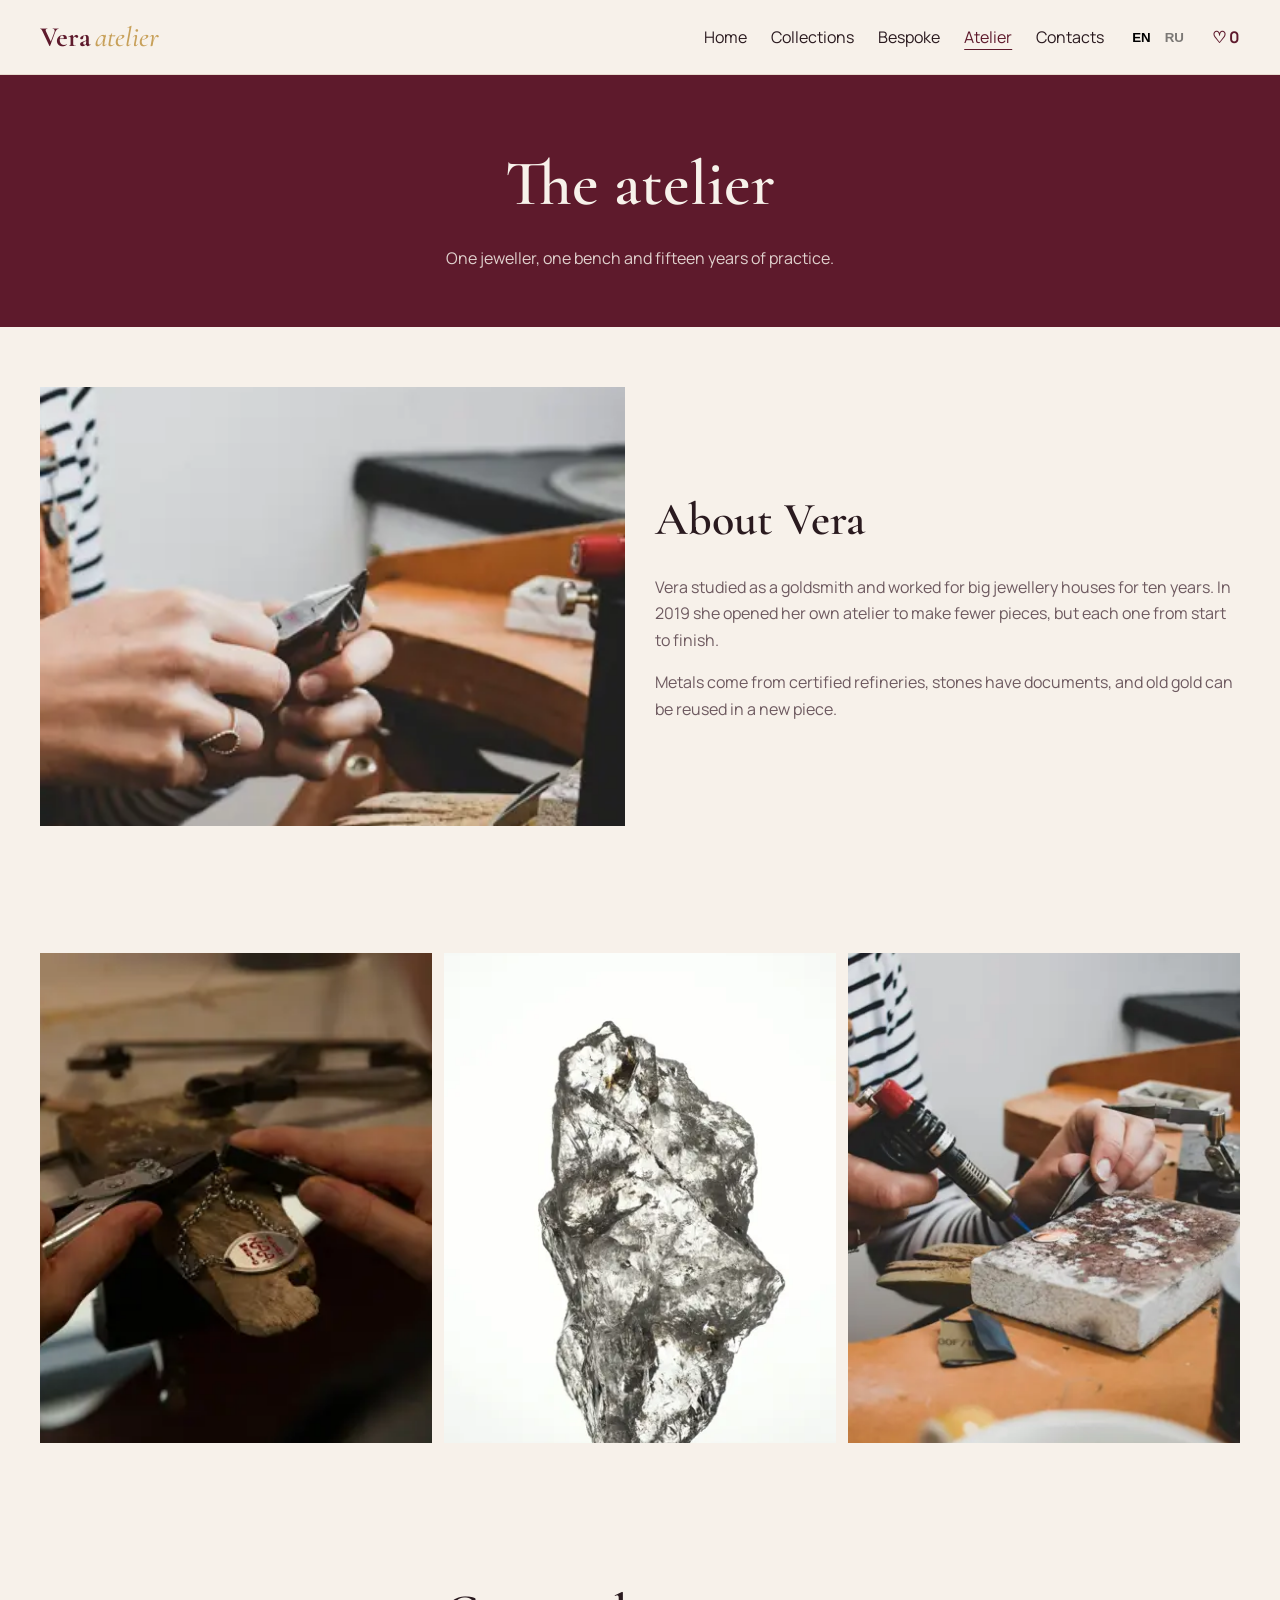
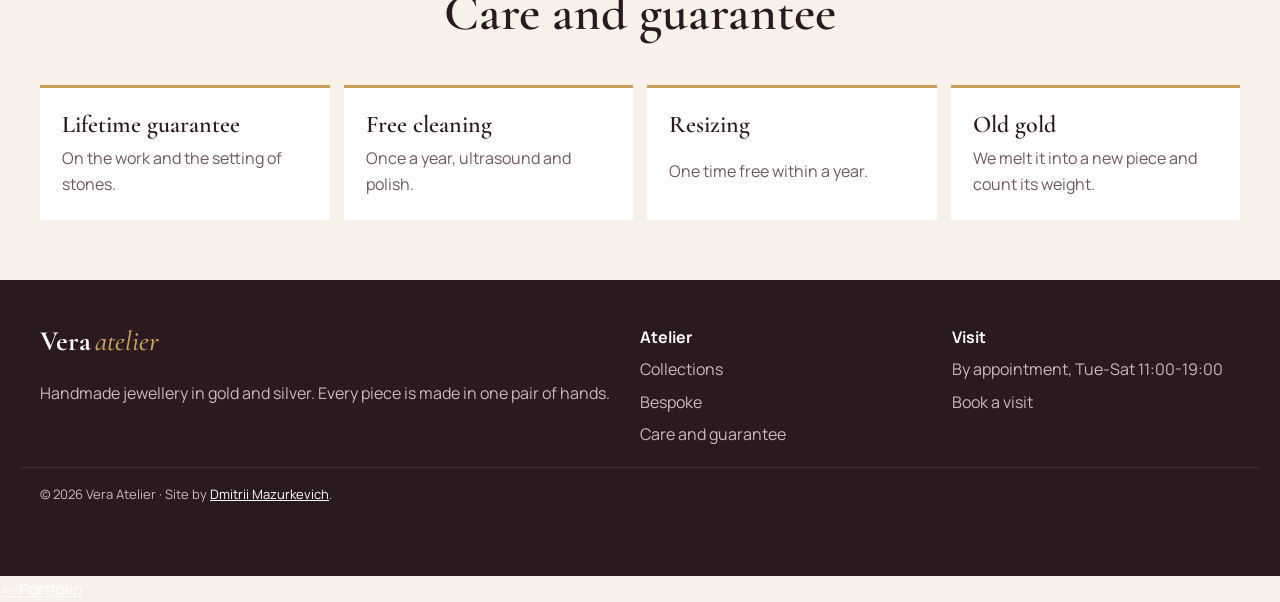
==== about.html @ b7c0e5fa "Site files, README and preview" ====
<!DOCTYPE html>
<html lang="en">
<head>
<meta charset="utf-8">
<meta name="viewport" content="width=device-width, initial-scale=1">
<meta name="robots" content="noindex">
<title data-t="k15">Atelier - Vera Atelier</title>
<link rel="preconnect" href="https://fonts.googleapis.com"><link rel="preconnect" href="https://fonts.gstatic.com" crossorigin>
<link rel="stylesheet" href="https://fonts.googleapis.com/css2?family=Cormorant+Garamond:ital,wght@0,500;0,600;0,700;1,500&family=Manrope:wght@400;500;700&display=swap">
<link rel="stylesheet" href="https://dmitrii-mazurkevich.github.io/landing-page-templates/_kit/kit.css">
<link rel="stylesheet" href="style.css">
<script>(function(){var d=document.documentElement,l=null,m=location.search.match(/[?&]lang=(en|ru)/);if(m)l=m[1];if(!l){try{l=localStorage.getItem('tpl-lang');}catch(e){}}if(l!=='en'&&l!=='ru')l=/^ru/i.test(navigator.language||'')?'ru':'en';d.setAttribute('data-lang',l);if(l==='ru')d.className+=' i18n-pending';})();</script>
</head>
<body>
<header class="hd"><div class="w hd__in"><a class="logo" href="index.html">Vera<i>atelier</i></a><nav class="nav" data-nav><a href="index.html"><span data-t="k16">Home</span></a><a href="collections.html"><span data-t="k17">Collections</span></a><a href="bespoke.html"><span data-t="k18">Bespoke</span></a><a href="about.html" aria-current="page"><span data-t="k19">Atelier</span></a><a href="contacts.html"><span data-t="k20">Contacts</span></a></nav><div class="lang" role="group" aria-label="Language"><button type="button" data-lang="en" aria-pressed="true">EN</button><button type="button" data-lang="ru" aria-pressed="false">RU</button></div><a class="bag" href="collections.html" aria-label="Wishlist" data-ta="aria-label:k21">♡ <b data-fav-n>0</b></a><button class="burger" type="button" data-burger aria-expanded="false" aria-label="Menu" data-ta="aria-label:k22"><span></span></button></div></header>
<main>
<section class="phead"><div class="w rv"><h1 data-t="k1">The atelier</h1><p data-t="k2">One jeweller, one bench and fifteen years of practice.</p></div></section>
<section class="w sec"><div class="split"><div class="rv"><img src="img/je-bench-0.webp" srcset="img/je-bench-0-sm.webp 560w, img/je-bench-0.webp 1100w" sizes="(min-width: 900px) 40vw, 90vw" alt="" loading="lazy" decoding="async"></div><div class="rv d1"><h2 data-t="k3">About Vera</h2><p data-t="k4">Vera studied as a goldsmith and worked for big jewellery houses for ten years. In 2019 she opened her own atelier to make fewer pieces, but each one from start to finish.</p><p data-t="k5">Metals come from certified refineries, stones have documents, and old gold can be reused in a new piece.</p></div></div></section>
<section class="w sec"><div class="gal3"><div class="rv"><img src="img/je-bench-2.webp" srcset="img/je-bench-2-sm.webp 560w, img/je-bench-2.webp 1100w" sizes="(min-width: 900px) 40vw, 90vw" alt="" loading="lazy" decoding="async"></div><div class="rv d1"><img src="img/je-gems-2.webp" srcset="img/je-gems-2-sm.webp 560w, img/je-gems-2.webp 1100w" sizes="(min-width: 900px) 40vw, 90vw" alt="" loading="lazy" decoding="async"></div><div class="rv d2"><img src="img/je-bench-1.webp" srcset="img/je-bench-1-sm.webp 560w, img/je-bench-1.webp 1100w" sizes="(min-width: 900px) 40vw, 90vw" alt="" loading="lazy" decoding="async"></div></div></section>
<section class="w sec" id="care"><div class="st"><h2 data-t="k6">Care and guarantee</h2></div><div class="steps"><div class="rv"><b data-t="k7">Lifetime guarantee</b><span data-t="k8">On the work and the setting of stones.</span></div><div class="rv d1"><b data-t="k9">Free cleaning</b><span data-t="k10">Once a year, ultrasound and polish.</span></div><div class="rv d2"><b data-t="k11">Resizing</b><span data-t="k12">One time free within a year.</span></div><div class="rv d3"><b data-t="k13">Old gold</b><span data-t="k14">We melt it into a new piece and count its weight.</span></div></div></section></main>
<footer class="ft"><div class="w ft__in"><div><a class="logo" href="index.html">Vera<i>atelier</i></a><p data-t="k23">Handmade jewellery in gold and silver. Every piece is made in one pair of hands.</p></div>
  <div><b data-t="k24">Atelier</b><a href="collections.html"><span data-t="k25">Collections</span></a><a href="bespoke.html"><span data-t="k26">Bespoke</span></a><a href="about.html#care"><span data-t="k27">Care and guarantee</span></a></div>
  <div><b data-t="k28">Visit</b><span><span data-t="k29">By appointment, Tue-Sat 11:00-19:00</span></span><a href="contacts.html"><span data-t="k30">Book a visit</span></a></div></div>
  <div class="w ft__cp">© 2026 Vera Atelier · <span data-th="k31">Site by <a href="https://github.com/dmitrii-mazurkevich">Dmitrii Mazurkevich</a>.</span></div></footer>
<dialog class="mdl" id="visit"><div class="mdl__in"><button class="mdl__x" type="button" data-close aria-label="×">×</button><p class="mdl__t" data-t="k32">Book a visit to the atelier</p><p class="mdl__s" data-t="k33">We will call back and pick a time. You can try on any piece from the collections.</p><form class="fm" data-form><div class="fm" data-hide-sent><label><span><span data-t="k34">Phone, Telegram or email</span> *</span><input name="c" required></label><label><span><span data-t="k35">Comment</span> <small><span data-t="k36">optional</span></small></span><textarea name="m" rows="3"></textarea></label><button class="btn" type="submit"><span data-t="k37">Book</span></button></div><p data-ok hidden><span data-t="k38">Thank you! Your request has been received.</span></p></form></div></dialog>
<div class="toast" data-toast role="status"></div>
<a class="pf-back" href="https://github.com/dmitrii-mazurkevich"><span data-t="k39">← Portfolio</span></a>
<script>window.TPL_RU = {"k1":"Мастерская","k2":"Один ювелир, один верстак и пятнадцать лет практики.","k3":"О Вере","k4":"Вера училась на ювелира и десять лет работала на крупные ювелирные дома. В 2019 году открыла свою мастерскую, чтобы делать меньше изделий, но каждое от начала до конца.","k5":"Металл приходит с сертифицированных аффинажных заводов, камни с документами, а старое золото можно переплавить в новое изделие.","k6":"Уход и гарантия","k7":"Пожизненная гарантия","k8":"На работу и закрепку камней.","k9":"Бесплатная чистка","k10":"Раз в год, ультразвук и полировка.","k11":"Изменение размера","k12":"Один раз бесплатно в течение года.","k13":"Старое золото","k14":"Переплавим в новое изделие и учтём вес.","k15":"Мастерская - Vera Atelier","k16":"Главная","k17":"Коллекции","k18":"На заказ","k19":"Мастерская","k20":"Контакты","k21":"Избранное","k22":"Меню","k23":"Ювелирные украшения ручной работы из золота и серебра. Каждое изделие делают одни руки.","k24":"Мастерская","k25":"Коллекции","k26":"На заказ","k27":"Уход и гарантия","k28":"Приходите","k29":"По записи, Вт-Сб 11:00-19:00","k30":"Записаться","k31":"Сайт сделал <a href=\"https://github.com/dmitrii-mazurkevich\">Дмитрий Мазуркевич</a>.","k32":"Запись в мастерскую","k33":"Перезвоним и подберём время. Можно примерить любое изделие из коллекций.","k34":"Телефон, Telegram или почта","k35":"Комментарий","k36":"необязательно","k37":"Записаться","k38":"Спасибо! Заявка принята.","k39":"← Портфолио"};window.JW = [{"id":"r1","img":"je-ring-0","type":"rings","metal":"gold","en":"Twin wedding bands","ru":"Парные обручальные кольца","price":68000},{"id":"r2","img":"je-ring-1","type":"rings","metal":"gold","en":"Solitaire ring","ru":"Кольцо-солитер","price":54000},{"id":"r3","img":"je-ring-2","type":"rings","metal":"gold","en":"Stack of thin rings","ru":"Набор тонких колец","price":26000},{"id":"r4","img":"je-engage-1","type":"rings","metal":"white","en":"Halo ring","ru":"Кольцо с ореолом","price":89000},{"id":"r5","img":"je-engage-2","type":"rings","metal":"gold","en":"Pink sapphire ring","ru":"Кольцо с розовым сапфиром","price":112000},{"id":"e1","img":"je-earrings-0","type":"earrings","metal":"silver","en":"Laurel earrings","ru":"Серьги «Лавр»","price":32000},{"id":"e2","img":"je-earrings-1","type":"earrings","metal":"silver","en":"Drop earrings with stones","ru":"Серьги-капли с камнями","price":41000},{"id":"e3","img":"je-earrings-2","type":"earrings","metal":"silver","en":"Chandelier earrings","ru":"Серьги-люстры","price":38000},{"id":"p1","img":"je-pendant-0","type":"pendants","metal":"silver","en":"Square pendant","ru":"Квадратная подвеска","price":18000},{"id":"p2","img":"je-pendant-1","type":"pendants","metal":"gold","en":"Emerald pendant","ru":"Подвеска с изумрудом","price":46000},{"id":"p3","img":"je-pendant-2","type":"pendants","metal":"silver","en":"Heart pendant","ru":"Подвеска-сердце","price":12000},{"id":"b1","img":"je-bracelet-0","type":"bracelets","metal":"gold","en":"Chain bracelet","ru":"Браслет-цепь","price":39000},{"id":"b2","img":"je-bracelet-1","type":"bracelets","metal":"gold","en":"Thin gold bracelet","ru":"Тонкий золотой браслет","price":24000},{"id":"b3","img":"je-bracelet-2","type":"bracelets","metal":"gold","en":"Rose gold bangle","ru":"Браслет из розового золота","price":58000},{"id":"n1","img":"je-pearl-0","type":"pearls","metal":"silver","en":"Pearl strand","ru":"Нить жемчуга","price":35000},{"id":"n2","img":"je-pearl-1","type":"pearls","metal":"silver","en":"Double pearl necklace","ru":"Двойное жемчужное колье","price":63000},{"id":"n3","img":"je-pearl-2","type":"pearls","metal":"gold","en":"Pearl necklace in a gift box","ru":"Жемчужное колье в шкатулке","price":49000}];</script>
<script src="https://dmitrii-mazurkevich.github.io/landing-page-templates/_kit/kit.js" defer></script>
<script src="site.js" defer></script>
</body>
</html>
---- style.css ----
body { margin: 0; background: #F7F1EA; color: #2A1A1F; font: 400 16px/1.65 Manrope, sans-serif; } h1, h2, h3 { font-family: "Cormorant Garamond", serif; font-weight: 600; margin: 0; }
.w { max-width: 1200px; margin: 0 auto; padding-inline: 20px; } a { color: inherit; }
.hd { position: sticky; top: 0; z-index: 30; background: rgba(247,241,234,.94); backdrop-filter: blur(8px); border-bottom: 1px solid #E7DCCF; } .hd__in { display: flex; align-items: center; gap: 22px; min-height: 74px; position: relative; }
.logo { font: 700 28px "Cormorant Garamond"; text-decoration: none; color: #5E1A2C; } .logo i { font-weight: 500; color: #C8A15A; margin-left: 4px; } .nav { display: none; gap: 24px; margin-left: auto; } .nav a { text-decoration: none; } .nav a:hover, .nav a[aria-current] { color: #5E1A2C; text-decoration: underline; text-underline-offset: 6px; }
.lang { display: flex; gap: 2px; margin-left: auto; } .lang button { border: 0; background: none; opacity: .5; font-weight: 700; cursor: pointer; } .lang button[aria-pressed="true"] { opacity: 1; } .bag { text-decoration: none; font-weight: 700; color: #5E1A2C; }
.burger { width: 42px; height: 42px; border: 1px solid #5E1A2C; background: none; display: grid; place-items: center; cursor: pointer; } .burger span { width: 16px; height: 2px; background: #5E1A2C; box-shadow: 0 5px 0 #5E1A2C, 0 -5px 0 #5E1A2C; }
@media (min-width: 960px) { .nav { display: flex; } .lang { margin-left: 0; } .burger { display: none; } } @media (max-width: 959px) { .nav.is-open { display: grid; position: absolute; top: 100%; left: 0; right: 0; background: #F7F1EA; padding: 16px 20px; } }
.btn { display: inline-flex; align-items: center; justify-content: center; min-height: 48px; padding: 0 26px; border: 0; background: #5E1A2C; color: #fff; text-decoration: none; font: 700 14px Manrope; letter-spacing: .06em; text-transform: uppercase; cursor: pointer; transition: transform .2s, background .2s; } .btn:hover { transform: translateY(-2px); background: #7A2539; }
.btn--line { background: transparent; color: #5E1A2C; border: 1px solid #5E1A2C; } .btn--line:hover { background: #5E1A2C; color: #fff; } .btn--gold { background: #C8A15A; color: #2A1A1F; } .btn--gold:hover { background: #D9B46C; }
.kick { font: 700 12px Manrope; letter-spacing: .2em; text-transform: uppercase; color: #C8A15A; margin: 0 0 8px; }
.hero { position: relative; min-height: min(86vh, 760px); display: grid; align-items: center; isolation: isolate; color: #fff; overflow: hidden; } .hero__im { position: absolute; inset: 0; z-index: -1; } .hero__im img { width: 100%; height: 100%; object-fit: cover; animation: zoom 16s ease-out both; } .hero__im::after { content: ""; position: absolute; inset: 0; background: linear-gradient(90deg, rgba(42,10,20,.82), rgba(42,10,20,.2)); }
@keyframes zoom { from { transform: scale(1.12); } } .hero h1 { font-size: clamp(42px, 6vw, 84px); line-height: 1; max-width: 13ch; margin-bottom: 16px; } .hero h1 em { color: #E7C680; } .hero p:not(.kick) { max-width: 44ch; font-size: 18px; margin-bottom: 24px; } .row { display: flex; flex-wrap: wrap; gap: 10px; } .hero .btn--line { color: #fff; border-color: #fff; }
.sec { padding-block: 60px; } .st { text-align: center; max-width: 640px; margin: 0 auto 30px; } .st h2 { font-size: clamp(32px, 4vw, 52px); } .st p:not(.kick) { color: #6E5A60; }
.cols5 { display: grid; gap: 14px; grid-template-columns: repeat(2, 1fr); } @media (min-width: 900px) { .cols5 { grid-template-columns: repeat(5, 1fr); } } .col { text-decoration: none; text-align: center; display: grid; gap: 6px; } .col img { width: 100%; aspect-ratio: 3 / 4; object-fit: cover; border-radius: 200px 200px 0 0; transition: transform .6s, border-radius .6s; } .col:hover img { transform: translateY(-6px); border-radius: 0; } .col b { font: 600 24px "Cormorant Garamond"; } .col small { color: #8A767C; }
.jgrid { display: grid; gap: 20px; grid-template-columns: repeat(2, minmax(0, 1fr)); } @media (min-width: 900px) { .jgrid { grid-template-columns: repeat(3, minmax(0, 1fr)); } }
.jc { text-decoration: none; display: grid; gap: 4px; } .jc[hidden] { display: none; } .jc__im { position: relative; overflow: hidden; background: #EFE4D8; } .jc__im img { width: 100%; aspect-ratio: 1; object-fit: cover; transition: transform .8s; } .jc:hover .jc__im img { transform: scale(1.07); }
.jc__im button { position: absolute; top: 10px; right: 10px; width: 38px; height: 38px; border-radius: 50%; border: 0; background: #fff; color: #5E1A2C; font-size: 18px; cursor: pointer; } .jc__im button[aria-pressed="true"] { background: #5E1A2C; color: #fff; } .jc b { font: 600 22px "Cormorant Garamond"; } .jc small { color: #8A767C; } .jc em { font-style: normal; font-weight: 700; color: #5E1A2C; }
.band { background: #5E1A2C; color: #F7F1EA; } .band__in { display: grid; gap: 30px; align-items: center; padding-block: 60px; } @media (min-width: 900px) { .band__in { grid-template-columns: 1fr 1fr; } } .band img { width: 100%; aspect-ratio: 4 / 3; object-fit: cover; } .band h2 { font-size: clamp(32px, 4vw, 50px); margin-bottom: 12px; } .band p:not(.kick) { opacity: .85; margin-bottom: 20px; }
.revs { display: grid; gap: 16px; } @media (min-width: 900px) { .revs { grid-template-columns: repeat(3, 1fr); } } .revs blockquote { margin: 0; background: #fff; padding: 26px; border-top: 3px solid #C8A15A; } .revs p { font: 500 italic 22px/1.35 "Cormorant Garamond"; margin: 0 0 10px; } .revs cite { font-style: normal; color: #8A767C; }
.insta { display: grid; gap: 8px; grid-template-columns: repeat(3, 1fr); } @media (min-width: 900px) { .insta { grid-template-columns: repeat(6, 1fr); } } .insta div { overflow: hidden; } .insta img { width: 100%; aspect-ratio: 1; object-fit: cover; transition: transform .6s, filter .6s; } .insta div:hover img { transform: scale(1.1); filter: saturate(1.3); }
.cta { text-align: center; padding-block: 60px; border-top: 1px solid #E7DCCF; } .cta h2 { font-size: clamp(32px, 4vw, 50px); } .cta p { color: #6E5A60; margin-bottom: 20px; }
.phead { background: #5E1A2C; color: #F7F1EA; padding-block: 56px; text-align: center; } .phead h1 { font-size: clamp(40px, 5vw, 64px); } .phead p { opacity: .85; max-width: 56ch; margin: 8px auto 0; }
.fbar { display: flex; flex-wrap: wrap; gap: 12px; justify-content: space-between; margin-bottom: 22px; } .chips { display: flex; flex-wrap: wrap; gap: 6px; } .chips button { border: 1px solid #5E1A2C; background: none; padding: 7px 14px; cursor: pointer; font: 600 14px Manrope; color: #5E1A2C; } .chips button[aria-pressed="true"] { background: #5E1A2C; color: #fff; }
.fbar__r { display: flex; flex-wrap: wrap; gap: 10px; align-items: center; } .fbar select { padding: 9px; border: 1px solid #D9CBBE; background: #fff; font: inherit; } .chk { display: flex; gap: 6px; align-items: center; } .none { text-align: center; color: #8A767C; }
.crumbs { display: flex; flex-wrap: wrap; gap: 6px; padding-top: 18px; font-size: 14px; color: #8A767C; } .crumbs a { text-decoration: none; } .crumbs a::after { content: " /"; }
.pp { display: grid; gap: 30px; padding-block: 20px 40px; } @media (min-width: 900px) { .pp { grid-template-columns: 1.1fr 1fr; } } .pp__gal { display: grid; gap: 14px; } .pp__im img { width: 100%; aspect-ratio: 1; object-fit: cover; } .pp__ring { display: grid; justify-items: center; background: #fff; padding: 14px; } .pp__ring small { color: #8A767C; }
.ring { width: 200px; height: 200px; } .pp__info { display: grid; gap: 14px; align-content: start; } .pp__info h1 { font-size: clamp(34px, 4vw, 52px); line-height: 1.05; } .pp__pr { font: 700 26px Manrope; color: #5E1A2C; margin: 0; transition: transform .3s; } .pp__pr.bump { transform: scale(1.08); } .pp__d { color: #6E5A60; margin: 0; }
.opt { display: grid; gap: 6px; } .opt__v { display: flex; flex-wrap: wrap; gap: 6px; } .opt__v button { border: 1px solid #D9CBBE; background: #fff; padding: 8px 12px; cursor: pointer; font: 600 14px Manrope; transition: .2s; } .opt__v button[aria-pressed="true"] { border-color: #5E1A2C; background: #5E1A2C; color: #fff; } .opt[hidden] { display: none; }
.eng { display: grid; gap: 6px; } .eng input { padding: 11px; border: 1px solid #D9CBBE; font: italic 500 20px "Cormorant Garamond"; }
.acc details { border-bottom: 1px solid #E7DCCF; padding: 12px 0; } .acc summary { cursor: pointer; font-weight: 700; } .acc p { color: #6E5A60; margin: 8px 0 0; }
.builder { display: grid; gap: 30px; grid-template-columns: minmax(0, 1fr); } @media (min-width: 900px) { .builder { grid-template-columns: 1fr 1fr; align-items: start; } } .builder__prev { position: sticky; top: 100px; background: #fff; display: grid; justify-items: center; padding: 30px; } .builder__prev .ring { width: min(340px, 80vw); height: auto; transition: transform .4s; } .builder__prev:hover .ring { transform: rotate(-6deg) scale(1.03); }
.builder__pr { font: 700 30px Manrope; color: #5E1A2C; margin: 10px 0 0; } .builder__f { display: grid; gap: 18px; }
.steps { display: grid; gap: 14px; } @media (min-width: 900px) { .steps { grid-template-columns: repeat(4, 1fr); } } .steps div { background: #fff; padding: 22px; border-top: 3px solid #C8A15A; display: grid; gap: 6px; transition: transform .3s; } .steps div:hover { transform: translateY(-5px); } .steps b { font: 600 24px "Cormorant Garamond"; } .steps span { color: #6E5A60; }
.split { display: grid; gap: 30px; align-items: center; } @media (min-width: 900px) { .split { grid-template-columns: 1fr 1fr; } } .split img { width: 100%; aspect-ratio: 4 / 3; object-fit: cover; } .split h2 { font-size: clamp(30px, 3.6vw, 46px); margin-bottom: 12px; } .split p { color: #6E5A60; } .map-frame { width: 100%; height: 380px; border: 0; }
.gal3 { display: grid; gap: 12px; } @media (min-width: 760px) { .gal3 { grid-template-columns: repeat(3, 1fr); } } .gal3 img { width: 100%; aspect-ratio: 4 / 5; object-fit: cover; }
.fm { display: grid; gap: 12px; } .fm label { display: grid; gap: 4px; font-size: 14px; font-weight: 600; } .fm input, .fm textarea, .fm select { font: inherit; padding: 11px 12px; border: 1px solid #D9CBBE; background: #fff; width: 100%; } .fm small { font-weight: 400; color: #8A767C; } .is-sent [data-hide-sent] { display: none; }
.toast { position: fixed; left: 50%; bottom: 22px; transform: translate(-50%, 20px); background: #5E1A2C; color: #fff; padding: 12px 18px; opacity: 0; transition: .3s; z-index: 90; pointer-events: none; } .toast.on { opacity: 1; transform: translate(-50%, 0); }
.ft { background: #2A1A1F; color: #C9B8BC; } .ft__in { display: grid; gap: 24px; padding-block: 44px 20px; } @media (min-width: 900px) { .ft__in { grid-template-columns: 2fr 1fr 1fr; } } .ft__in > div { display: grid; gap: 6px; align-content: start; } .ft b { color: #fff; } .ft a { text-decoration: none; } .ft .logo { color: #fff; } .ft__cp { border-top: 1px solid #3E2A30; padding-block: 16px 70px; font-size: 13px; } .ft__cp a { color: #fff; text-decoration: underline; } .pf-back { color: #fff !important; }
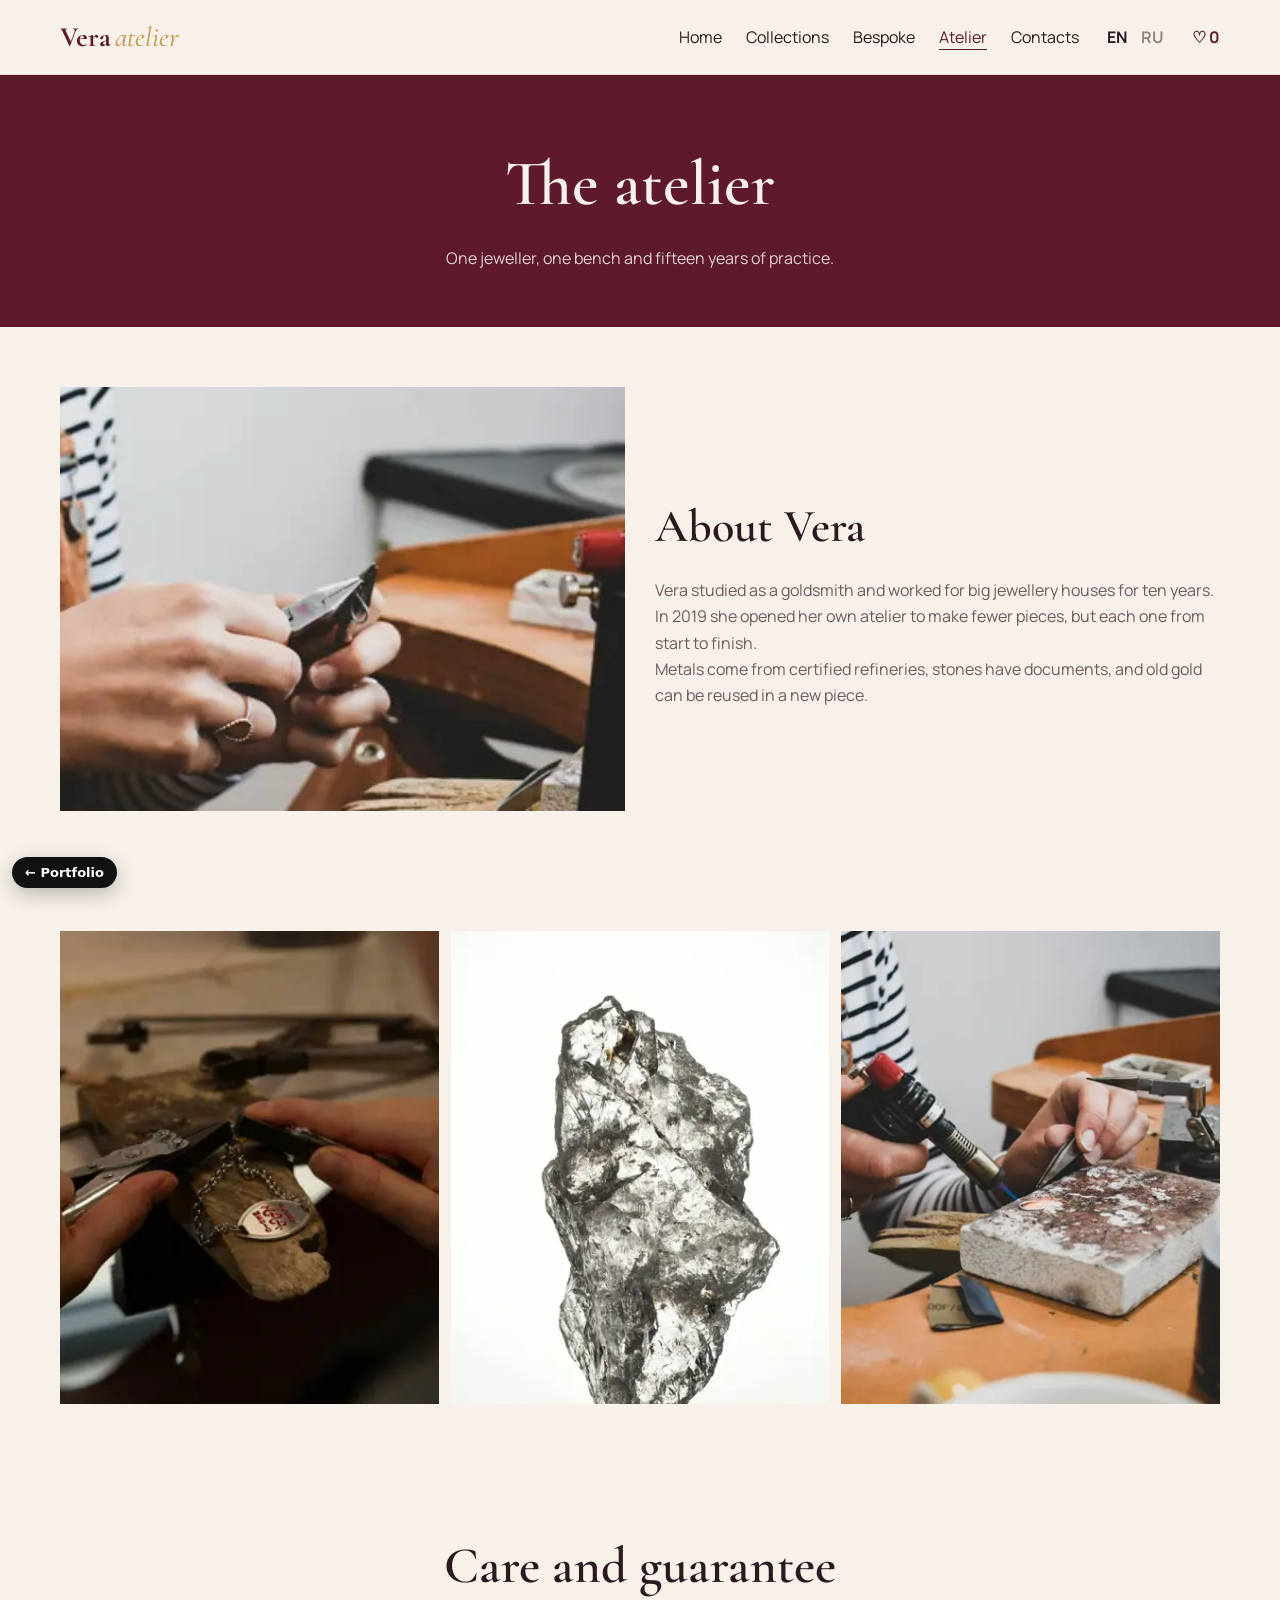
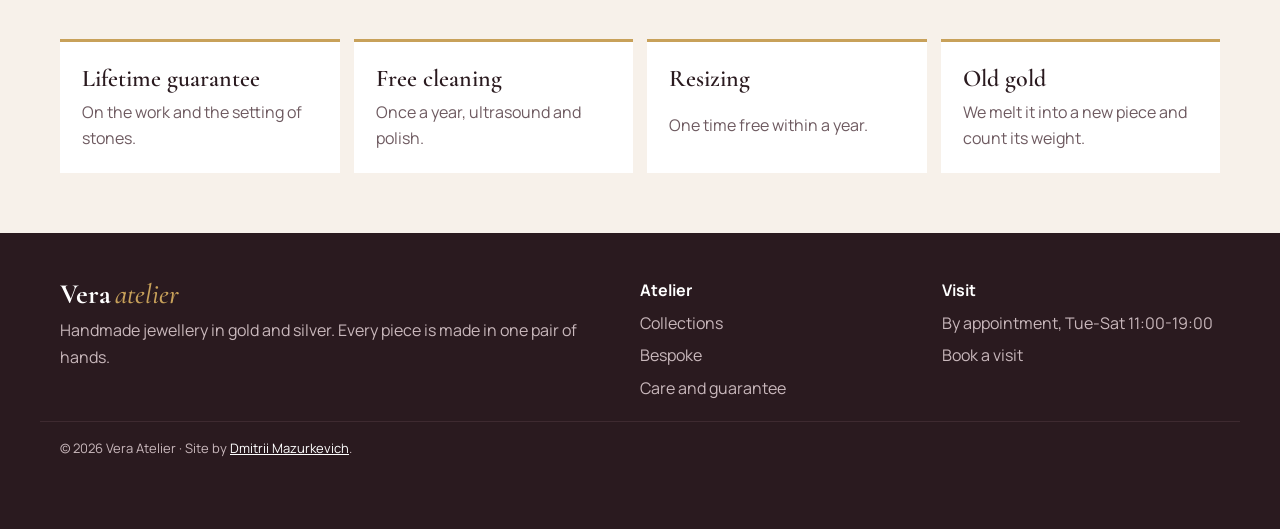
==== commit d28d5a6f: "Site files, README and preview" ====
--- a/about.html
+++ b/about.html
@@ -7,7 +7,7 @@
 <title data-t="k15">Atelier - Vera Atelier</title>
 <link rel="preconnect" href="https://fonts.googleapis.com"><link rel="preconnect" href="https://fonts.gstatic.com" crossorigin>
 <link rel="stylesheet" href="https://fonts.googleapis.com/css2?family=Cormorant+Garamond:ital,wght@0,500;0,600;0,700;1,500&family=Manrope:wght@400;500;700&display=swap">
-<link rel="stylesheet" href="https://dmitrii-mazurkevich.github.io/landing-page-templates/_kit/kit.css">
+<link rel="stylesheet" href="_shared/_kit/kit.css">
 <link rel="stylesheet" href="style.css">
 <script>(function(){var d=document.documentElement,l=null,m=location.search.match(/[?&]lang=(en|ru)/);if(m)l=m[1];if(!l){try{l=localStorage.getItem('tpl-lang');}catch(e){}}if(l!=='en'&&l!=='ru')l=/^ru/i.test(navigator.language||'')?'ru':'en';d.setAttribute('data-lang',l);if(l==='ru')d.className+=' i18n-pending';})();</script>
 </head>
@@ -26,7 +26,7 @@
 <div class="toast" data-toast role="status"></div>
 <a class="pf-back" href="https://github.com/dmitrii-mazurkevich"><span data-t="k39">← Portfolio</span></a>
 <script>window.TPL_RU = {"k1":"Мастерская","k2":"Один ювелир, один верстак и пятнадцать лет практики.","k3":"О Вере","k4":"Вера училась на ювелира и десять лет работала на крупные ювелирные дома. В 2019 году открыла свою мастерскую, чтобы делать меньше изделий, но каждое от начала до конца.","k5":"Металл приходит с сертифицированных аффинажных заводов, камни с документами, а старое золото можно переплавить в новое изделие.","k6":"Уход и гарантия","k7":"Пожизненная гарантия","k8":"На работу и закрепку камней.","k9":"Бесплатная чистка","k10":"Раз в год, ультразвук и полировка.","k11":"Изменение размера","k12":"Один раз бесплатно в течение года.","k13":"Старое золото","k14":"Переплавим в новое изделие и учтём вес.","k15":"Мастерская - Vera Atelier","k16":"Главная","k17":"Коллекции","k18":"На заказ","k19":"Мастерская","k20":"Контакты","k21":"Избранное","k22":"Меню","k23":"Ювелирные украшения ручной работы из золота и серебра. Каждое изделие делают одни руки.","k24":"Мастерская","k25":"Коллекции","k26":"На заказ","k27":"Уход и гарантия","k28":"Приходите","k29":"По записи, Вт-Сб 11:00-19:00","k30":"Записаться","k31":"Сайт сделал <a href=\"https://github.com/dmitrii-mazurkevich\">Дмитрий Мазуркевич</a>.","k32":"Запись в мастерскую","k33":"Перезвоним и подберём время. Можно примерить любое изделие из коллекций.","k34":"Телефон, Telegram или почта","k35":"Комментарий","k36":"необязательно","k37":"Записаться","k38":"Спасибо! Заявка принята.","k39":"← Портфолио"};window.JW = [{"id":"r1","img":"je-ring-0","type":"rings","metal":"gold","en":"Twin wedding bands","ru":"Парные обручальные кольца","price":68000},{"id":"r2","img":"je-ring-1","type":"rings","metal":"gold","en":"Solitaire ring","ru":"Кольцо-солитер","price":54000},{"id":"r3","img":"je-ring-2","type":"rings","metal":"gold","en":"Stack of thin rings","ru":"Набор тонких колец","price":26000},{"id":"r4","img":"je-engage-1","type":"rings","metal":"white","en":"Halo ring","ru":"Кольцо с ореолом","price":89000},{"id":"r5","img":"je-engage-2","type":"rings","metal":"gold","en":"Pink sapphire ring","ru":"Кольцо с розовым сапфиром","price":112000},{"id":"e1","img":"je-earrings-0","type":"earrings","metal":"silver","en":"Laurel earrings","ru":"Серьги «Лавр»","price":32000},{"id":"e2","img":"je-earrings-1","type":"earrings","metal":"silver","en":"Drop earrings with stones","ru":"Серьги-капли с камнями","price":41000},{"id":"e3","img":"je-earrings-2","type":"earrings","metal":"silver","en":"Chandelier earrings","ru":"Серьги-люстры","price":38000},{"id":"p1","img":"je-pendant-0","type":"pendants","metal":"silver","en":"Square pendant","ru":"Квадратная подвеска","price":18000},{"id":"p2","img":"je-pendant-1","type":"pendants","metal":"gold","en":"Emerald pendant","ru":"Подвеска с изумрудом","price":46000},{"id":"p3","img":"je-pendant-2","type":"pendants","metal":"silver","en":"Heart pendant","ru":"Подвеска-сердце","price":12000},{"id":"b1","img":"je-bracelet-0","type":"bracelets","metal":"gold","en":"Chain bracelet","ru":"Браслет-цепь","price":39000},{"id":"b2","img":"je-bracelet-1","type":"bracelets","metal":"gold","en":"Thin gold bracelet","ru":"Тонкий золотой браслет","price":24000},{"id":"b3","img":"je-bracelet-2","type":"bracelets","metal":"gold","en":"Rose gold bangle","ru":"Браслет из розового золота","price":58000},{"id":"n1","img":"je-pearl-0","type":"pearls","metal":"silver","en":"Pearl strand","ru":"Нить жемчуга","price":35000},{"id":"n2","img":"je-pearl-1","type":"pearls","metal":"silver","en":"Double pearl necklace","ru":"Двойное жемчужное колье","price":63000},{"id":"n3","img":"je-pearl-2","type":"pearls","metal":"gold","en":"Pearl necklace in a gift box","ru":"Жемчужное колье в шкатулке","price":49000}];</script>
-<script src="https://dmitrii-mazurkevich.github.io/landing-page-templates/_kit/kit.js" defer></script>
+<script src="_shared/_kit/kit.js" defer></script>
 <script src="site.js" defer></script>
 </body>
 </html>
--- a/_shared/_kit/kit.css
+++ b/_shared/_kit/kit.css
@@ -0,0 +1,49 @@
+/* Shared base for template pages. Each page sets its own look on top. */
+*, *::before, *::after { box-sizing: border-box; }
+html { -webkit-text-size-adjust: 100%; scroll-behavior: smooth; overflow-x: clip; }
+body { margin: 0; overflow-x: clip; }
+img { display: block; max-width: 100%; height: auto; }
+a { color: inherit; }
+h1, h2, h3, h4, p, figure { margin: 0; }
+ul, ol { margin: 0; padding: 0; list-style: none; }
+button, input, select, textarea { font: inherit; color: inherit; }
+html.i18n-pending body { visibility: hidden; }
+.vh { position: absolute !important; width: 1px; height: 1px; overflow: hidden; clip: rect(0 0 0 0); white-space: nowrap; }
+.is-hidden { display: none !important; }
+:focus-visible { outline: 2px solid currentColor; outline-offset: 3px; }
+
+/* reveal */
+.rv { opacity: 0; transform: translateY(24px); transition: opacity .7s cubic-bezier(.2,.7,.2,1), transform .7s cubic-bezier(.2,.7,.2,1); }
+.rv.in { opacity: 1; transform: none; }
+.rv.d1 { transition-delay: .08s; } .rv.d2 { transition-delay: .16s; } .rv.d3 { transition-delay: .24s; }
+@media (prefers-reduced-motion: reduce) { .rv { opacity: 1; transform: none; } * { transition-duration: .01ms !important; animation-duration: .01ms !important; } }
+
+/* dialog */
+dialog.mdl { border: 0; padding: 0; width: min(520px, calc(100% - 24px)); max-height: calc(100% - 24px); border-radius: 18px; }
+dialog.mdl::backdrop { background: rgba(10, 10, 14, .55); backdrop-filter: blur(3px); }
+dialog.mdl[open] { animation: mdl-in .28s cubic-bezier(.2,.8,.2,1); }
+@keyframes mdl-in { from { opacity: 0; transform: translateY(20px) scale(.98); } }
+.mdl__in { padding: 26px; position: relative; }
+.mdl__x { position: absolute; right: 12px; top: 12px; width: 40px; height: 40px; border: 0; background: transparent; font-size: 26px; line-height: 1; cursor: pointer; border-radius: 50%; }
+.mdl__x:hover { background: rgba(127,127,127,.15); }
+.fm { display: grid; gap: 12px; }
+.fm label { display: grid; gap: 5px; font-size: .92rem; font-weight: 600; }
+.fm input, .fm select, .fm textarea { width: 100%; min-height: 46px; padding: 10px 12px; border-radius: 10px; border: 1.5px solid rgba(127,127,127,.4); background: transparent; }
+.fm textarea { min-height: 96px; resize: vertical; }
+.fm .is-bad { border-color: #D33 !important; }
+.fm [data-ok] { padding: 12px 14px; border-radius: 10px; background: rgba(60, 160, 90, .14); font-weight: 600; }
+.fm [data-err] { padding: 12px 14px; border-radius: 10px; background: rgba(220, 70, 50, .12); font-weight: 600; }
+.fm.is-busy [type="submit"] { opacity: .6; cursor: progress; }
+.fm.is-sent [data-hide-sent] { display: none; }
+
+/* carousel */
+.car-track { display: grid; grid-auto-flow: column; grid-auto-columns: min(82%, 360px); gap: 20px; overflow-x: auto; scroll-snap-type: x mandatory; scrollbar-width: none; padding-bottom: 6px; }
+.car-track::-webkit-scrollbar { display: none; }
+.car-track > * { scroll-snap-align: start; }
+
+/* back-to-portfolio chip */
+.pf-back { position: fixed; left: 12px; bottom: 12px; z-index: 90; display: inline-flex; gap: 6px; align-items: center; padding: 9px 13px; border-radius: 999px; background: #111; color: #fff; text-decoration: none; font: 600 13px/1 system-ui, sans-serif; box-shadow: 0 6px 20px rgba(0,0,0,.25); }
+.pf-back:hover { background: #333; }
+
+/* map */
+.map-frame { width: 100%; height: 100%; min-height: 300px; border: 0; display: block; }
